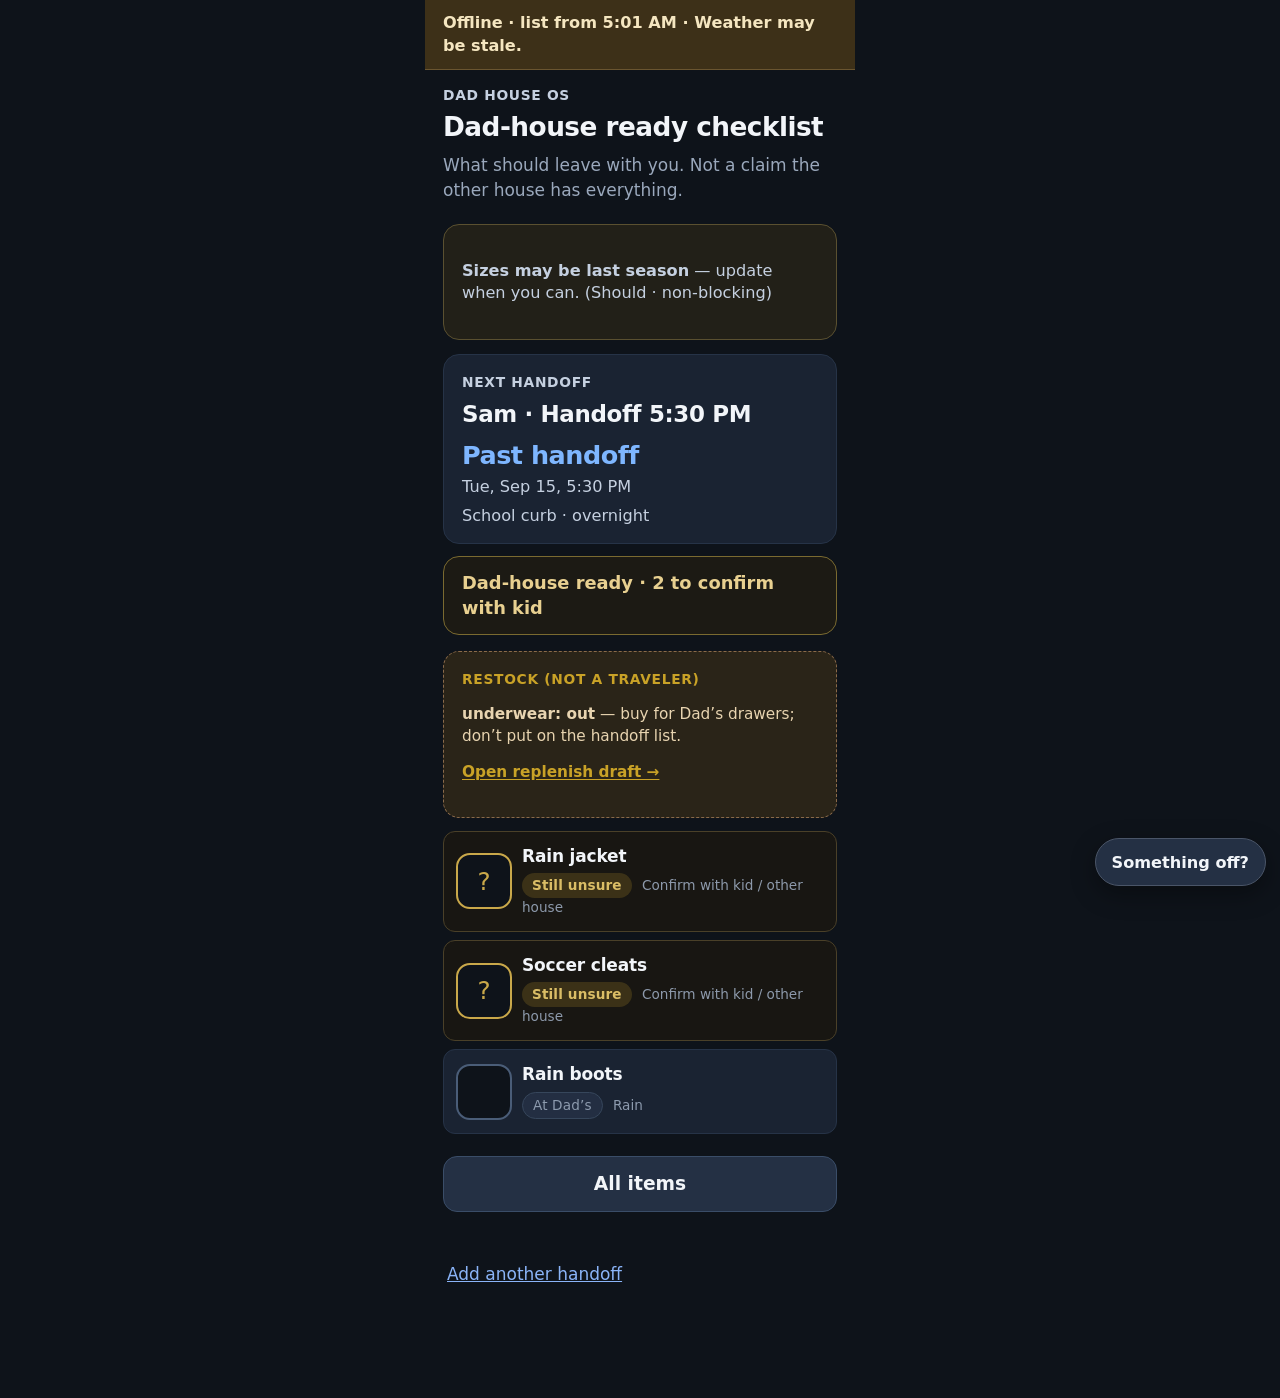
==== index.html @ fbbf3f1c "Ship Pilot 0 MVP: packing-lot + replenish + feedback stub Static GitHub Pages site with empty-travel" ====
<!DOCTYPE html>
<html lang="en">
<head>
  <meta charset="UTF-8" />
  <meta name="viewport" content="width=device-width, initial-scale=1, viewport-fit=cover" />
  <meta name="theme-color" content="#1a2332" />
  <meta name="apple-mobile-web-app-capable" content="yes" />
  <title>Dad House OS — Packing</title>
  <link rel="stylesheet" href="styles.css?v=15" />
</head>
<body>
  <div id="app" class="app">
    <div id="banner" class="banner" role="status" aria-live="polite">Checking connection…</div>

    <!-- §0–1 Today -->
    <section id="screen-today" class="screen" data-screen="today">
      <header class="top">
        <p class="eyebrow">Dad House OS</p>
        <h1>Dad-house ready checklist</h1>
        <p class="sub">What should leave with you. Not a claim the other house has everything.</p>
      </header>

      <!-- Empty state (§0) -->
      <div id="empty-state" class="card empty-card hidden">
        <h2>No handoff yet</h2>
        <p class="muted">Add the next pickup/drop-off. You can build the full schedule later.</p>
        <button type="button" id="btn-open-add-handoff" class="btn btn-primary">Add next handoff</button>
      </div>

      <!-- Fixture add sheet (§0 ≤2 fields) -->
      <div id="add-sheet" class="card add-sheet hidden">
        <h2>Add next handoff</h2>
        <p class="field-label">When</p>
        <div class="chip-row" id="when-chips" role="group" aria-label="When">
          <button type="button" class="chip" data-when="today">Today</button>
          <button type="button" class="chip chip-active" data-when="tomorrow">Tomorrow</button>
          <button type="button" class="chip" data-when="pick">Pick date+time</button>
        </div>
        <label class="field hidden" id="pick-datetime-wrap">
          <span>Date + time</span>
          <input type="datetime-local" id="paste-datetime" />
        </label>
        <div id="who-wrap" class="hidden">
          <p class="field-label">Who</p>
          <div class="chip-row" id="who-chips" role="group" aria-label="Who"></div>
        </div>
        <label class="field">
          <span>Where (optional)</span>
          <input type="text" id="paste-location" placeholder="School lot" maxlength="80" />
        </label>
        <button type="button" id="btn-save-handoff" class="btn btn-primary">Save handoff</button>
        <button type="button" id="btn-cancel-add" class="btn btn-ghost">Cancel</button>
      </div>

      <!-- Handoff header + inline critical (§1) -->
      <div id="handoff-block" class="hidden">
        <div id="next-handoff-card" class="card handoff-card"></div>
        <div id="status-line" class="card status-card"></div>
        <div id="empty-win" class="card empty-win-card hidden">
          <h2>You're set for tonight</h2>
          <p class="muted">Nothing special needs to travel — Dad house already has the doubles. That's a win.</p>
          <button type="button" id="btn-add-traveler" class="linkish quiet-link">Add a traveler</button>
        </div>
        <ul id="today-critical" class="checklist" role="list"></ul>
        <details id="today-more" class="more-items hidden">
          <summary id="today-more-summary">More (not blocking lot)</summary>
          <ul id="today-more-list" class="checklist" role="list"></ul>
        </details>
        <div class="actions">
          <button type="button" id="btn-open-checklist" class="btn btn-secondary">All items</button>
        </div>
        <button type="button" id="btn-add-another" class="linkish">Add another handoff</button>
      </div>

      <p class="foot-note hidden dev-only">Dev: No CustodyPlan / photo / Amazon. Use ?demo=1 for tools. Empty test: ?empty=1</p>
    </section>

    <!-- §2 Full packing checklist -->
    <section id="screen-checklist" class="screen hidden" data-screen="checklist">
      <header class="top top-row">
        <button type="button" id="btn-back" class="btn-back" aria-label="Back">←</button>
        <div>
          <p class="eyebrow" id="checklist-eyebrow">Handoff packing</p>
          <h1 id="checklist-title">What should leave with you</h1>
        </div>
      </header>

      <div id="weather-line" class="weather-line"></div>
      <div id="checklist-status" class="pct-line"></div>

      <ul id="checklist" class="checklist" role="list"></ul>
      <details id="more-items" class="more-items hidden">
        <summary id="more-summary">More (not blocking lot)</summary>
        <ul id="checklist-more" class="checklist" role="list"></ul>
      </details>

      <div class="add-one-off card">
        <label class="field">
          <span>Add to this handoff…</span>
          <input type="text" id="one-off-input" placeholder="soccer bag" maxlength="60" autocomplete="off" />
        </label>
        <button type="button" id="btn-add-one-off" class="btn btn-secondary">Add</button>
        <p class="field-hint">No taxonomy. Saved as travel · Confirm with kid.</p>
      </div>

      <div class="actions">
        <button type="button" id="btn-regen" class="btn btn-ghost">Update suggestions from weather</button>
      </div>
    </section>
  </div>

  <script src="shared/feedback.js?v=15"></script>
  <script src="app.js?v=15"></script>
</body>
</html>
---- styles.css ----
/* Dad House OS — parking-lot packing (phone-first)
   Craft SoT: journey v2 §9 + brief §12 — tired-dad glance test */

:root {
  /* Parking lot at 7am — calm dark */
  --bg: #0e131a;
  --surface: #1a2332;
  --surface2: #243044;
  --border: #2e3c52;
  --border-soft: #263347;
  --text: #f2f5f9;
  --text-secondary: #c5d0e0;
  --muted: #9aa8bc;
  --accent: #4a9fe8;
  --accent-press: #2f7fc4;
  --warn: #d4a35a;
  --uncertain: #c9a84a;
  --ok: #5a9e7a;          /* calm done — not neon success */
  --ok-soft: #3d6b55;
  --danger: #d08080;
  --radius: 16px;
  --tap: 56px;            /* prefer 52–56; ≥48 always */
  --space-xs: 6px;
  --space-sm: 10px;
  --space-md: 16px;
  --space-lg: 22px;
  --space-xl: 28px;
  --safe-bottom: env(safe-area-inset-bottom, 0px);
  --font: system-ui, -apple-system, "Segoe UI", Roboto, "Helvetica Neue", sans-serif;
  font-family: var(--font);
  font-size: 17px;        /* arm’s-length mobile default */
  line-height: 1.4;
  -webkit-text-size-adjust: 100%;
}

*, *::before, *::after { box-sizing: border-box; }

html, body {
  margin: 0;
  padding: 0;
  background: var(--bg);
  color: var(--text);
  min-height: 100%;
  -webkit-tap-highlight-color: transparent;
  font-family: var(--font);
}

body {
  display: flex;
  justify-content: center;
}

.app {
  display: flex;
  flex-direction: column;
  width: 100%;
  max-width: 430px;
  min-height: 100dvh;
  padding: var(--space-md) 18px calc(var(--space-xl) + 72px + var(--safe-bottom));
}

.hidden { display: none !important; }

/* ——— Offline / stale banner: sticky, unmistakable, not shouting ——— */
/* banner scroll safe — sticky top + safe padding, no overlap */
.banner {
  flex-shrink: 0;
  position: sticky;
  top: 0;
  z-index: 20;
  margin: calc(-1 * var(--space-md)) -18px var(--space-md);
  padding: 12px 18px;
  padding-top: max(12px, env(safe-area-inset-top, 0px));
  min-height: 2.75rem;
  background: var(--surface2);
  color: var(--text-secondary);
  font-size: 0.95rem;
  font-weight: 500;
  line-height: 1.4;
  border-bottom: 1px solid var(--border);
}

.banner.offline {
  background: #3d3018;
  color: #f5e6c0;
  border-bottom-color: #6a5530;
  font-weight: 600;
}

.banner.stale {
  background: #322818;
  color: #e8d0a8;
  border-bottom-color: #5a4830;
  font-weight: 500;
}

/* ——— Type hierarchy: handoff > status > rows ——— */
.top { margin-bottom: var(--space-lg); }
.top-row {
  display: flex;
  gap: 12px;
  align-items: flex-start;
}

.eyebrow {
  margin: 0 0 var(--space-xs);
  font-size: 0.8125rem;
  letter-spacing: 0.05em;
  text-transform: uppercase;
  color: var(--text-secondary); /* not muted-only chrome */
  font-weight: 600;
}

h1 {
  margin: 0;
  font-size: 1.55rem;
  line-height: 1.2;
  font-weight: 700;
  letter-spacing: -0.02em;
}

.sub {
  margin: 10px 0 0;
  color: var(--muted);
  font-size: 1rem;
  line-height: 1.45;
}

.card {
  background: var(--surface);
  border-radius: var(--radius);
  padding: 18px;
  margin-bottom: 14px;
  border: 1px solid var(--border-soft);
}

/* Handoff title block — largest signal after page h1 */
.handoff-card {
  padding: 18px 18px 16px;
  margin-bottom: 12px;
}

.handoff-card .eyebrow {
  margin-bottom: 8px;
}

.handoff-card h2 {
  margin: 0 0 4px;
  font-size: 1.35rem;
  line-height: 1.25;
  font-weight: 700;
  letter-spacing: -0.015em;
}

.countdown {
  font-size: 1.85rem;
  font-weight: 700;
  color: var(--accent);
  margin: 12px 0 6px;
  letter-spacing: -0.02em;
  line-height: 1.15;
}

.meta {
  color: var(--text-secondary);
  font-size: 0.95rem;
  margin: 6px 0 0;
  line-height: 1.4;
}

.muted { color: var(--muted); }

/* Status chrome — calm; never alarmist / false green confidence */
.status-card {
  font-size: 1.05rem;
  font-weight: 600;
  line-height: 1.35;
  padding: 14px 18px;
  margin-bottom: 16px;
  color: var(--text);
  background: var(--surface);
  border: 1px solid var(--border);
}

.status-card.neutral {
  border-color: var(--border);
  color: var(--text-secondary);
  font-weight: 500;
}

.status-card.amber {
  border-color: #7a6a30;
  background: #1c1a14;
  color: #e8d090;
}

.status-card.done {
  border-color: #3d5e4c;
  background: #15201a;
  color: #b8d4c4; /* calm — not neon success green */
}

.status-card.stale {
  border-color: #6a5640;
  background: #1c1814;
  color: #d8c4a8;
  opacity: 1;
}

.summary-card .pct {
  font-size: 1.8rem;
  font-weight: 700;
}

.summary-card .hint {
  color: var(--muted);
  font-size: 0.9rem;
  margin-top: 8px;
}

/* ——— CTAs ——— */
.actions {
  margin: var(--space-lg) 0;
  display: flex;
  flex-direction: column;
  gap: 10px;
}

.btn {
  display: flex;
  align-items: center;
  justify-content: center;
  width: 100%;
  min-height: var(--tap);
  padding: 14px 18px;
  border: none;
  border-radius: 14px;
  font-family: inherit;
  font-size: 1.1rem;
  font-weight: 600;
  cursor: pointer;
  -webkit-user-select: none;
  user-select: none;
}

.btn:disabled { opacity: 0.45; cursor: not-allowed; }

.btn-primary {
  background: var(--accent);
  color: #fff;
  box-shadow: 0 1px 0 rgba(255, 255, 255, 0.08) inset;
}

.btn-primary:active:not(:disabled) { background: var(--accent-press); }

.btn-secondary {
  background: var(--surface2);
  color: var(--text);
  border: 1px solid #3a4d68;
  margin-top: 0;
}

.btn-ghost {
  background: transparent;
  color: var(--text-secondary);
  border: 1px dashed #3a4d68;
  font-weight: 500;
  font-size: 1rem;
}

.btn-back {
  flex-shrink: 0;
  width: var(--tap);
  height: var(--tap);
  border: none;
  border-radius: 14px;
  background: var(--surface2);
  color: var(--text);
  font-size: 1.45rem;
  cursor: pointer;
}

/* Paste / add sheet */
.paste-handoff {
  margin-top: 10px;
  background: var(--surface);
  border-radius: var(--radius);
  padding: 12px 16px;
  border: 1px solid var(--border-soft);
}

.paste-handoff summary {
  min-height: 48px;
  display: flex;
  align-items: center;
  cursor: pointer;
  color: var(--text-secondary);
  font-size: 1rem;
}

.field-label {
  margin: 14px 0 8px;
  font-size: 0.95rem;
  font-weight: 600;
  color: var(--text-secondary);
}

.field {
  display: flex;
  flex-direction: column;
  gap: 8px;
  margin: 14px 0;
  font-size: 0.95rem;
  color: var(--muted);
}

.field input {
  min-height: var(--tap);
  padding: 12px 14px;
  border-radius: 12px;
  border: 1px solid #3a4d68;
  background: var(--bg);
  color: var(--text);
  font-family: inherit;
  font-size: 1.1rem;
}

.field-hint {
  margin: 8px 0 0;
  font-size: 0.9rem;
  color: var(--muted);
  line-height: 1.4;
}

.foot-note {
  color: var(--muted);
  font-size: 0.85rem;
  text-align: center;
  margin-top: var(--space-xl);
  line-height: 1.4;
}

.weather-line {
  background: var(--surface2);
  border-radius: 12px;
  padding: 12px 16px;
  margin-bottom: 12px;
  font-size: 1rem;
  line-height: 1.4;
}

.weather-line .src {
  color: var(--muted);
  font-size: 0.875rem;
  margin-top: 4px;
}

/* Checklist status line (mirrors status-card calm states) */
.pct-line {
  margin-bottom: 14px;
  padding: 12px 14px;
  border-radius: 12px;
  font-size: 1.05rem;
  font-weight: 600;
  color: var(--text-secondary);
  background: var(--surface);
  border: 1px solid var(--border-soft);
  line-height: 1.35;
}

.pct-line strong { color: var(--text); }
.pct-line.amber { border-color: #7a6a30; background: #1c1a14; color: #e8d090; }
.pct-line.done { border-color: #3d5e4c; background: #15201a; color: #b8d4c4; }
.pct-line.stale { border-color: #6a5640; background: #1c1814; color: #d8c4a8; }
.pct-line.neutral { color: var(--text-secondary); }

/* ——— Checklist rows: breathing room + thumb targets ——— */
.checklist {
  list-style: none;
  margin: 0 0 var(--space-md);
  padding: 0;
  display: flex;
  flex-direction: column;
  gap: 12px; /* thumb-separated */
}

.check-item {
  display: grid;
  grid-template-columns: var(--tap) 1fr;
  gap: 4px 12px;
  align-items: center;
  background: var(--surface);
  border-radius: var(--radius);
  padding: 10px 14px 10px 10px;
  border: 1px solid var(--border-soft);
  min-height: 72px;
  cursor: pointer;
  -webkit-user-select: none;
  user-select: none;
}

.check-item:active {
  background: #1e2a3c;
}

.check-item.uncertain {
  border-color: #4a4028;
  background: #181612;
}

.check-item.packed {
  opacity: 0.78;
}

.check-item.left-behind {
  opacity: 0.78;
}

.check-item.kid-has {
  /* calm confirm — not success-green blast */
  border-color: #354a40;
  background: #141a16;
}

.item-body {
  min-width: 0;
  display: flex;
  flex-direction: column;
  gap: 4px;
  padding: 4px 0;
}

.check-toggle {
  width: var(--tap);
  height: var(--tap);
  min-width: var(--tap);
  min-height: var(--tap);
  border-radius: 14px;
  border: 2px solid #4a5d78;
  background: var(--bg);
  color: var(--text);
  font-size: 1.45rem;
  font-family: inherit;
  cursor: pointer;
  display: flex;
  align-items: center;
  justify-content: center;
  flex-shrink: 0;
  pointer-events: none; /* row handles tap — full row hit area */
}

.check-item.packed .check-toggle {
  background: var(--ok-soft);
  border-color: var(--ok);
  color: #e8f5ee;
}

/* follows_kid: never packed-green ✓ certainty */
.check-item.uncertain .check-toggle,
.check-item.uncertain:not(.packed) .check-toggle {
  border-color: var(--uncertain);
  color: var(--uncertain);
  background: var(--bg);
}

.check-item.kid-has .check-toggle {
  background: #1e3228;
  border-color: #5a8a70;
  color: #c8e0d4;
}

.item-name {
  font-size: 1.15rem;
  font-weight: 600;
  margin: 0;
  line-height: 1.25;
  letter-spacing: -0.01em;
}

.item-meta {
  font-size: 0.9rem;
  color: var(--muted);
  margin: 0;
  line-height: 1.4;
}

.badge {
  display: inline-block;
  padding: 3px 10px;
  border-radius: 999px;
  font-size: 0.8rem;
  font-weight: 600;
  margin-right: 6px;
  vertical-align: middle;
  letter-spacing: 0.01em;
}

.badge-uncertain { background: #3f3518; color: #f0d070; }
.badge-dad { background: #243044; color: #b0c4dc; }
.badge-oneoff { background: #2a3348; color: #a8b8d0; }
.badge-left { background: #3a3028; color: #e0c8b8; }
.badge-ok { background: #243830; color: #b8d8c8; } /* calm kid-has, not neon */

.check-item.kid-has .badge-ok {
  background: #2a4038;
  color: #c8e0d4;
}

.add-one-off { margin-top: 10px; }

.nag-card {
  background: #222018;
  border: 1px solid #5a5030;
  margin-bottom: 14px;
  font-size: 0.95rem;
  color: var(--text-secondary);
  line-height: 1.4;
}

.empty-card h2 {
  margin-top: 0;
  font-size: 1.3rem;
}

.empty-card .muted {
  font-size: 1rem;
  line-height: 1.45;
  margin: 10px 0 18px;
}

/* Chips — fat-finger (≥48) */
.add-sheet .chip-row,
.chip-row {
  display: flex;
  flex-wrap: wrap;
  gap: 10px;
  margin-bottom: 12px;
}

.chip {
  min-height: 48px;
  padding: 12px 18px;
  border-radius: 999px;
  border: 1px solid #4a5568;
  background: var(--surface2);
  color: var(--text);
  font-family: inherit;
  font-size: 1.05rem;
  font-weight: 600;
  cursor: pointer;
}

.chip-active {
  background: #2b4c7e;
  border-color: #5b8fd9;
  color: #fff;
}

.linkish {
  background: none;
  border: none;
  color: #8ab4f8;
  text-decoration: underline;
  margin-top: var(--space-md);
  font-family: inherit;
  font-size: 1rem;
  font-weight: 500;
  padding: 12px 4px;
  min-height: 48px;
  cursor: pointer;
}

.more-items {
  margin: 12px 0;
}

.more-items summary {
  min-height: 48px;
  display: flex;
  align-items: center;
  cursor: pointer;
  color: var(--text-secondary);
  font-size: 1rem;
  font-weight: 500;
  padding: 4px 2px;
}


/* —— Should polish (Product craft glance) —— */
.check-item {
  gap: 10px;
  padding: 10px 12px;
  min-height: 56px;
  border-radius: 12px;
}
.checklist { gap: 8px; }
.item-name { font-size: 1rem; margin: 0 0 2px; }
.item-meta { font-size: 0.8rem; opacity: 0.9; }
/* Dad house badge = affinity only, not packed success */
.badge-dad {
  background: #243044 !important;
  color: #9aa8bc !important;
  border: 1px solid #3a4a60;
  font-weight: 500;
}
.check-item.packed .badge-dad,
.badge-packed-only {
  background: #1e3d32 !important;
  color: #b6e2c8 !important;
}
.check-item.packed .check-toggle {
  background: #2a5a45;
  border-color: #3d7a5a;
  color: #d4f0e0;
}
/* Far countdown: quieter */
.countdown.far {
  font-size: 1rem !important;
  font-weight: 500 !important;
  color: #8b9bb0 !important;
  opacity: 0.8;
  letter-spacing: 0.01em;
}
.countdown.near {
  font-size: 1.5rem;
  font-weight: 700;
  color: #7eb6ff;
}

.restock-alert {
  border: 1px dashed #8a6a4a;
  background: #2a2418;
  color: #e8d4b0;
  margin: 0.5rem 0 0.75rem;
  font-size: 0.9rem;
}
.restock-alert .eyebrow { color: #c9a227; margin: 0 0 0.25rem; }


/* ——— Empty travelers = win (Product §4) ——— */
.empty-win-card {
  background: #1c2a24;
  border: 1px solid #3d6b55;
  margin: 12px 0 16px;
}
.empty-win-card h2 {
  margin: 0 0 8px;
  font-size: 1.35rem;
  letter-spacing: -0.02em;
  color: #d8eee4;
}
.empty-win-card .muted {
  margin: 0 0 8px;
  color: var(--text-secondary);
  font-size: 1.02rem;
  line-height: 1.45;
}
.quiet-link {
  margin-top: 4px;
  color: #8aa0b8;
  font-weight: 500;
  font-size: 0.95rem;
  text-decoration: underline;
  text-underline-offset: 3px;
}
.restock-alert a.restock-link {
  color: #c9a227;
  font-weight: 600;
  text-decoration: underline;
  text-underline-offset: 2px;
}
.status-card.win {
  background: #1c2a24;
  border-color: #3d6b55;
  color: #d8eee4;
}
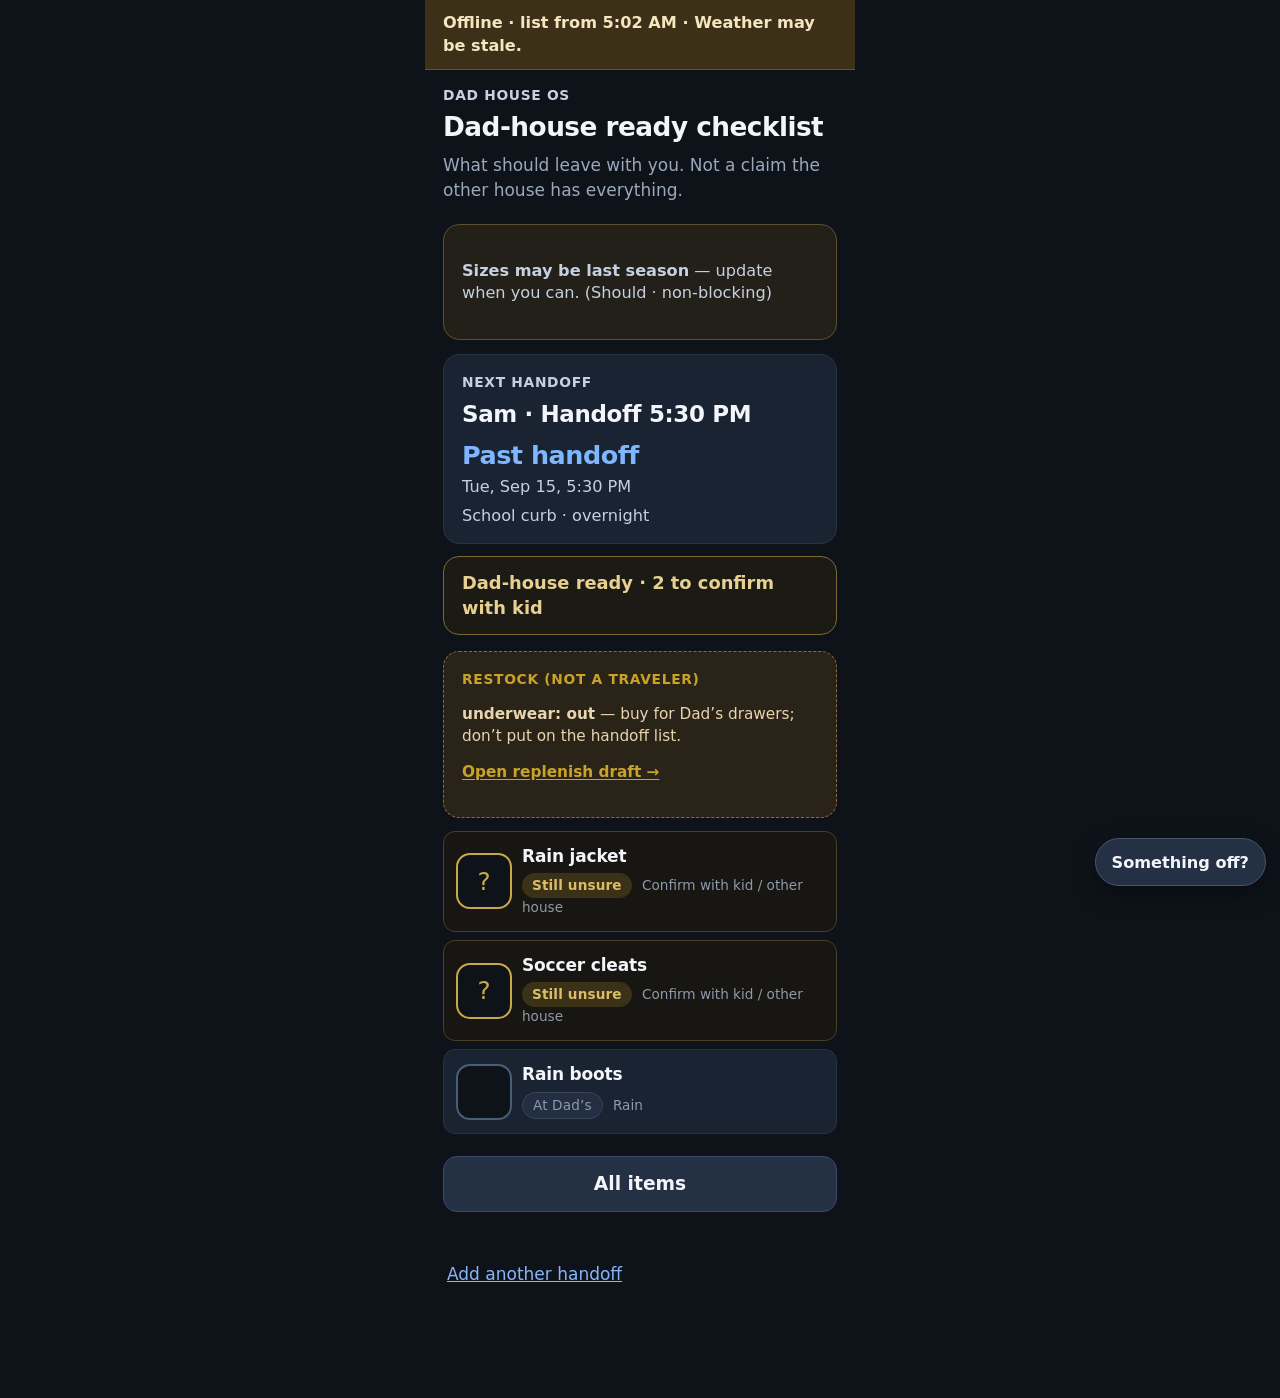
==== commit f2858d7a: "Restore Something-off mailto compose under Orch lock FEEDBACK_EMAIL stays empty (no Formsubmit). Suc" ====
--- a/index.html
+++ b/index.html
@@ -109,7 +109,7 @@
     </section>
   </div>
 
-  <script src="shared/feedback.js?v=15"></script>
+  <script src="shared/feedback.js?v=17"></script>
   <script src="app.js?v=15"></script>
 </body>
 </html>
